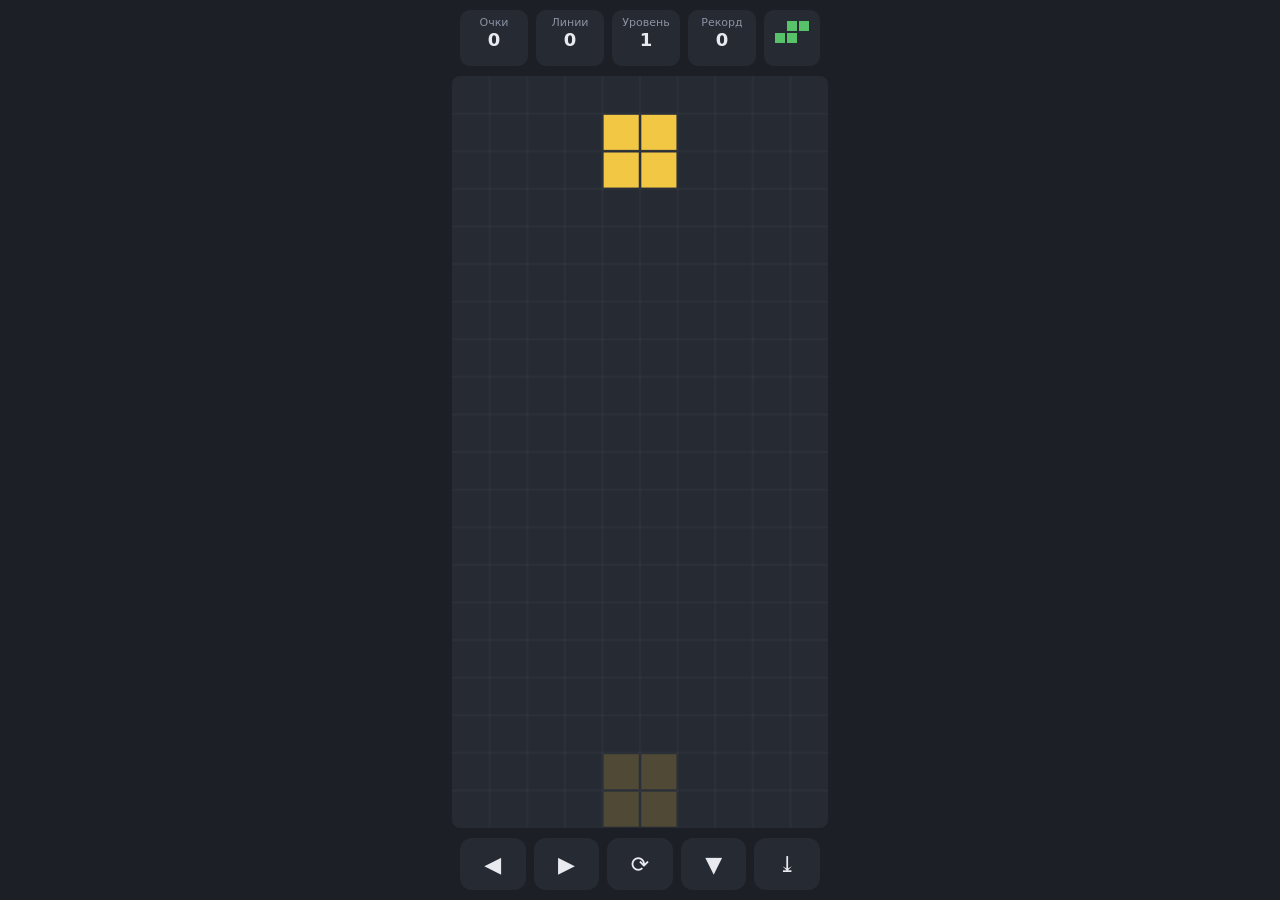
==== index.html @ cec62725 "Add files via upload" ====
<!DOCTYPE html>
<html lang="ru">
<head>
<meta charset="utf-8">
<meta name="viewport" content="width=device-width, initial-scale=1, maximum-scale=1, user-scalable=no, viewport-fit=cover">
<title>Тетрис</title>
<script src="https://telegram.org/js/telegram-web-app.js"></script>
<style>
  :root {
    --bg: var(--tg-theme-bg-color, #1c1f26);
    --text: var(--tg-theme-text-color, #e8eaf0);
    --hint: var(--tg-theme-hint-color, #8b92a3);
    --panel: var(--tg-theme-secondary-bg-color, #262a33);
    --accent: var(--tg-theme-button-color, #4c9aff);
    --accent-text: var(--tg-theme-button-text-color, #fff);
  }
  * { box-sizing: border-box; -webkit-tap-highlight-color: transparent; user-select: none; touch-action: manipulation; }
  html, body { margin: 0; height: 100%; background: var(--bg); color: var(--text);
    font-family: system-ui, -apple-system, "Segoe UI", Roboto, sans-serif; overflow: hidden; }
  #app { height: 100%; display: flex; flex-direction: column; align-items: center; gap: 10px;
    padding: 10px 12px calc(10px + env(safe-area-inset-bottom)); }
  #stats { display: flex; gap: 8px; width: 100%; max-width: 360px; align-items: stretch; }
  .stat { flex: 1; background: var(--panel); border-radius: 10px; padding: 6px 8px; text-align: center; }
  .stat small { display: block; color: var(--hint); font-size: 11px; }
  .stat b { font-size: 18px; font-variant-numeric: tabular-nums; }
  #next { background: var(--panel); border-radius: 10px; width: 56px; height: 56px; }
  #stage { position: relative; flex: 1; min-height: 0; width: 100%; display: flex; justify-content: center; }
  #board { height: 100%; max-width: 100%; aspect-ratio: 1 / 2; background: var(--panel); border-radius: 8px; }
  #over { position: absolute; inset: 0; margin: auto; height: fit-content; width: 220px; padding: 18px;
    background: var(--bg); border: 1px solid var(--hint); border-radius: 14px; text-align: center; display: none; }
  #over h2 { margin: 0 0 6px; font-size: 20px; }
  #over p { margin: 0 0 14px; color: var(--hint); }
  button { font: inherit; border: 0; cursor: pointer; }
  #restart { background: var(--accent); color: var(--accent-text); padding: 10px 18px; border-radius: 10px; }
  #pad { display: grid; grid-template-columns: repeat(5, 1fr); gap: 8px; width: 100%; max-width: 360px; }
  #pad button { background: var(--panel); color: var(--text); height: 52px; border-radius: 12px; font-size: 22px; }
  #pad button:active { background: var(--accent); color: var(--accent-text); }
</style>
</head>
<body>
<div id="app">
  <div id="stats">
    <div class="stat"><small>Очки</small><b id="score">0</b></div>
    <div class="stat"><small>Линии</small><b id="lines">0</b></div>
    <div class="stat"><small>Уровень</small><b id="level">1</b></div>
    <div class="stat"><small>Рекорд</small><b id="best">0</b></div>
    <canvas id="next" width="56" height="56"></canvas>
  </div>
  <div id="stage">
    <canvas id="board" width="300" height="600"></canvas>
    <div id="over">
      <h2>Игра окончена</h2>
      <p id="final"></p>
      <button id="restart">Играть снова</button>
    </div>
  </div>
  <div id="pad">
    <button data-act="left" aria-label="Влево">◀</button>
    <button data-act="right" aria-label="Вправо">▶</button>
    <button data-act="rotate" aria-label="Повернуть">⟳</button>
    <button data-act="down" aria-label="Вниз">▼</button>
    <button data-act="drop" aria-label="Сбросить">⤓</button>
  </div>
</div>

<script>
const tg = window.Telegram && Telegram.WebApp;
if (tg) { tg.ready(); tg.expand(); try { tg.disableVerticalSwipes(); } catch (e) {} }
const buzz = (t) => { try { tg.HapticFeedback.impactOccurred(t || 'light'); } catch (e) {} };

const COLS = 10, ROWS = 20, CELL = 30;
const SHAPES = {
  I: [[0,0,0,0],[1,1,1,1],[0,0,0,0],[0,0,0,0]],
  O: [[1,1],[1,1]],
  T: [[0,1,0],[1,1,1],[0,0,0]],
  S: [[0,1,1],[1,1,0],[0,0,0]],
  Z: [[1,1,0],[0,1,1],[0,0,0]],
  J: [[1,0,0],[1,1,1],[0,0,0]],
  L: [[0,0,1],[1,1,1],[0,0,0]],
};
const COLORS = { I:'#3ec9d6', O:'#f2c744', T:'#a66cdb', S:'#58c26a', Z:'#e5584f', J:'#4c7fe0', L:'#f08a3c' };
const KEYS = Object.keys(SHAPES);

const ctx = document.getElementById('board').getContext('2d');
const nctx = document.getElementById('next').getContext('2d');
const $ = (id) => document.getElementById(id);

let grid, piece, nextKey, bag, score, lines, level, over, last, acc, best;
try { best = +localStorage.getItem('tetris-best') || 0; } catch (e) { best = 0; }

function draw7() {
  if (!bag || !bag.length) {
    bag = KEYS.slice();
    for (let i = bag.length - 1; i > 0; i--) { const j = Math.floor(Math.random() * (i + 1)); [bag[i], bag[j]] = [bag[j], bag[i]]; }
  }
  return bag.pop();
}
function spawn() {
  const key = nextKey || draw7();
  nextKey = draw7();
  const m = SHAPES[key].map(r => r.slice());
  piece = { key, m, x: Math.floor((COLS - m[0].length) / 2), y: 0 };
  if (hit(piece.m, piece.x, piece.y)) endGame();
  drawNext();
}
function hit(m, px, py) {
  for (let y = 0; y < m.length; y++) for (let x = 0; x < m[y].length; x++) {
    if (!m[y][x]) continue;
    const gx = px + x, gy = py + y;
    if (gx < 0 || gx >= COLS || gy >= ROWS) return true;
    if (gy >= 0 && grid[gy][gx]) return true;
  }
  return false;
}
function move(dx) {
  if (over) return;
  if (!hit(piece.m, piece.x + dx, piece.y)) { piece.x += dx; render(); }
}
function rotate() {
  if (over) return;
  const m = piece.m[0].map((_, i) => piece.m.map(r => r[i]).reverse());
  for (const k of [0, -1, 1, -2, 2]) {
    if (!hit(m, piece.x + k, piece.y)) { piece.m = m; piece.x += k; buzz(); render(); return; }
  }
}
function softDrop() {
  if (over) return;
  if (!hit(piece.m, piece.x, piece.y + 1)) { piece.y++; score += 1; updateHud(); render(); }
  else lock();
  acc = 0;
}
function hardDrop() {
  if (over) return;
  let d = 0;
  while (!hit(piece.m, piece.x, piece.y + 1)) { piece.y++; d++; }
  score += d * 2; buzz('medium'); lock();
}
function lock() {
  piece.m.forEach((row, y) => row.forEach((v, x) => {
    if (v && piece.y + y >= 0) grid[piece.y + y][piece.x + x] = piece.key;
  }));
  let cleared = 0;
  for (let y = ROWS - 1; y >= 0; y--) {
    if (grid[y].every(Boolean)) { grid.splice(y, 1); grid.unshift(Array(COLS).fill(null)); cleared++; y++; }
  }
  if (cleared) {
    score += [0, 100, 300, 500, 800][cleared] * level;
    lines += cleared;
    level = 1 + Math.floor(lines / 10);
    buzz('heavy');
  }
  updateHud();
  spawn();
  render();
}
function ghostY() {
  let y = piece.y;
  while (!hit(piece.m, piece.x, y + 1)) y++;
  return y;
}

function cell(c, x, y, color, size, alpha) {
  c.globalAlpha = alpha || 1;
  c.fillStyle = color;
  c.fillRect(x * size + 1, y * size + 1, size - 2, size - 2);
  c.globalAlpha = 1;
}
function render() {
  ctx.clearRect(0, 0, COLS * CELL, ROWS * CELL);
  ctx.strokeStyle = 'rgba(128,128,128,.12)';
  ctx.lineWidth = 1;
  for (let x = 1; x < COLS; x++) { ctx.beginPath(); ctx.moveTo(x * CELL, 0); ctx.lineTo(x * CELL, ROWS * CELL); ctx.stroke(); }
  for (let y = 1; y < ROWS; y++) { ctx.beginPath(); ctx.moveTo(0, y * CELL); ctx.lineTo(COLS * CELL, y * CELL); ctx.stroke(); }
  grid.forEach((row, y) => row.forEach((k, x) => { if (k) cell(ctx, x, y, COLORS[k], CELL); }));
  if (!over && piece) {
    const gy = ghostY();
    piece.m.forEach((row, y) => row.forEach((v, x) => { if (v) cell(ctx, piece.x + x, gy + y, COLORS[piece.key], CELL, 0.2); }));
    piece.m.forEach((row, y) => row.forEach((v, x) => { if (v) cell(ctx, piece.x + x, piece.y + y, COLORS[piece.key], CELL); }));
  }
}
function drawNext() {
  nctx.clearRect(0, 0, 56, 56);
  const m = SHAPES[nextKey], s = 12;
  const ox = (56 - m[0].length * s) / 2, oy = (56 - m.length * s) / 2;
  m.forEach((row, y) => row.forEach((v, x) => {
    if (v) { nctx.fillStyle = COLORS[nextKey]; nctx.fillRect(ox + x * s + 1, oy + y * s + 1, s - 2, s - 2); }
  }));
}
function updateHud() {
  if (score > best) { best = score; try { localStorage.setItem('tetris-best', best); } catch (e) {} }
  $('score').textContent = score; $('lines').textContent = lines;
  $('level').textContent = level; $('best').textContent = best;
}
function endGame() {
  over = true;
  $('final').textContent = 'Очки: ' + score;
  $('over').style.display = 'block';
  try { tg.HapticFeedback.notificationOccurred('error'); } catch (e) {}
}
function start() {
  grid = Array.from({ length: ROWS }, () => Array(COLS).fill(null));
  score = 0; lines = 0; level = 1; over = false; acc = 0; last = performance.now();
  bag = null; nextKey = null;
  $('over').style.display = 'none';
  spawn(); updateHud(); render();
}
function loop(t) {
  if (!over) {
    acc += t - last;
    const interval = Math.max(90, 800 - (level - 1) * 70);
    if (acc > interval) softDropAuto();
  }
  last = t;
  requestAnimationFrame(loop);
}
function softDropAuto() {
  acc = 0;
  if (!hit(piece.m, piece.x, piece.y + 1)) { piece.y++; render(); } else lock();
}

// Управление
const ACTIONS = { left: () => move(-1), right: () => move(1), rotate, down: softDrop, drop: hardDrop };
const REPEAT = { left: 1, right: 1, down: 1 };
document.querySelectorAll('#pad button').forEach(btn => {
  const act = btn.dataset.act;
  let timer, rep;
  const stop = () => { clearTimeout(timer); clearInterval(rep); };
  btn.addEventListener('pointerdown', (e) => {
    e.preventDefault(); ACTIONS[act](); buzz('light');
    if (REPEAT[act]) timer = setTimeout(() => { rep = setInterval(ACTIONS[act], 70); }, 180);
  });
  ['pointerup', 'pointerleave', 'pointercancel'].forEach(ev => btn.addEventListener(ev, stop));
});
document.addEventListener('keydown', (e) => {
  const map = { ArrowLeft: 'left', ArrowRight: 'right', ArrowUp: 'rotate', ArrowDown: 'down', ' ': 'drop' };
  if (map[e.key]) { e.preventDefault(); ACTIONS[map[e.key]](); }
});
$('restart').addEventListener('click', start);

start();
requestAnimationFrame(loop);
</script>
</body>
</html>
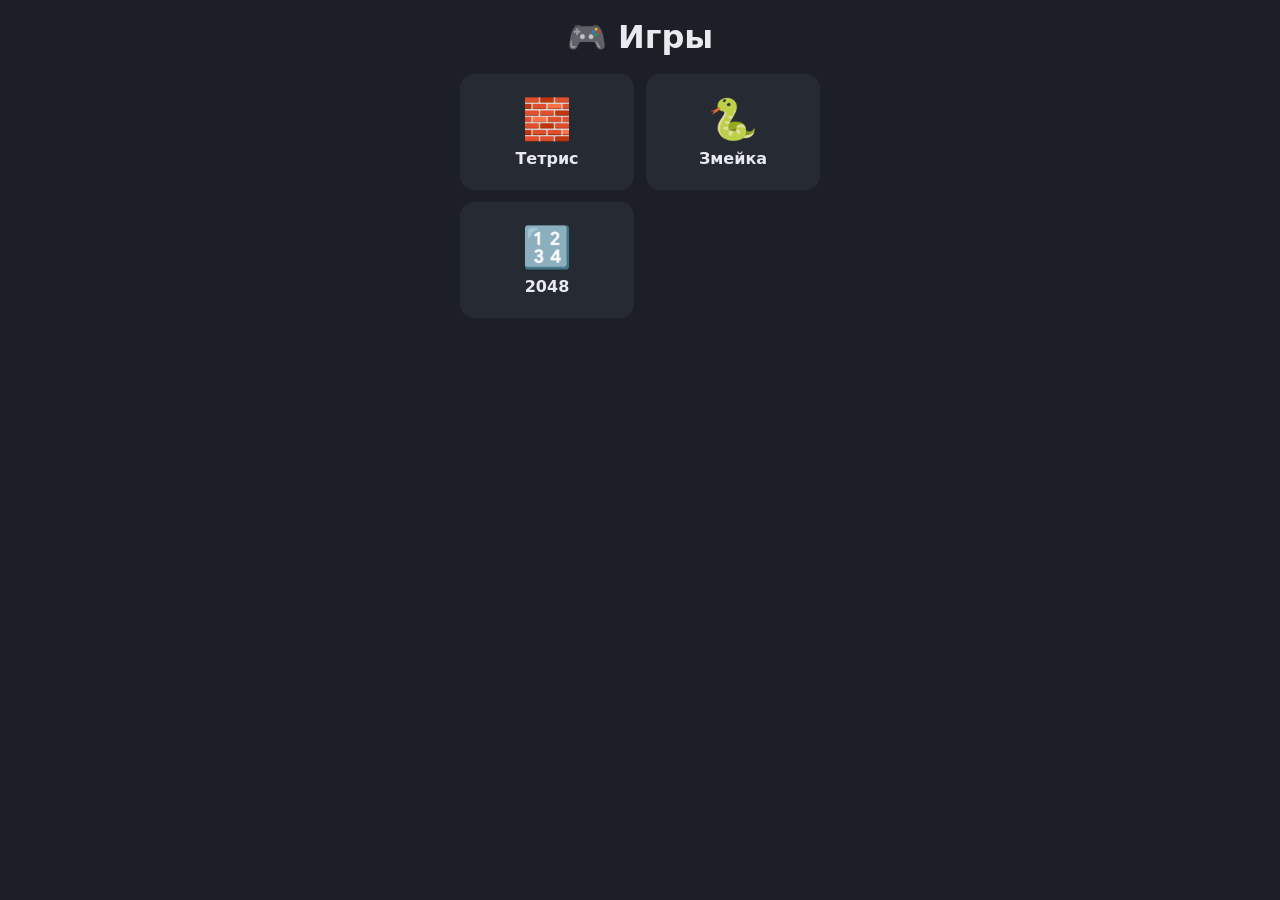
==== commit 28a88ad4: "Add files via upload" ====
--- a/index.html
+++ b/index.html
@@ -1,244 +1 @@
-<!DOCTYPE html>
-<html lang="ru">
-<head>
-<meta charset="utf-8">
-<meta name="viewport" content="width=device-width, initial-scale=1, maximum-scale=1, user-scalable=no, viewport-fit=cover">
-<title>Тетрис</title>
-<script src="https://telegram.org/js/telegram-web-app.js"></script>
-<style>
-  :root {
-    --bg: var(--tg-theme-bg-color, #1c1f26);
-    --text: var(--tg-theme-text-color, #e8eaf0);
-    --hint: var(--tg-theme-hint-color, #8b92a3);
-    --panel: var(--tg-theme-secondary-bg-color, #262a33);
-    --accent: var(--tg-theme-button-color, #4c9aff);
-    --accent-text: var(--tg-theme-button-text-color, #fff);
-  }
-  * { box-sizing: border-box; -webkit-tap-highlight-color: transparent; user-select: none; touch-action: manipulation; }
-  html, body { margin: 0; height: 100%; background: var(--bg); color: var(--text);
-    font-family: system-ui, -apple-system, "Segoe UI", Roboto, sans-serif; overflow: hidden; }
-  #app { height: 100%; display: flex; flex-direction: column; align-items: center; gap: 10px;
-    padding: 10px 12px calc(10px + env(safe-area-inset-bottom)); }
-  #stats { display: flex; gap: 8px; width: 100%; max-width: 360px; align-items: stretch; }
-  .stat { flex: 1; background: var(--panel); border-radius: 10px; padding: 6px 8px; text-align: center; }
-  .stat small { display: block; color: var(--hint); font-size: 11px; }
-  .stat b { font-size: 18px; font-variant-numeric: tabular-nums; }
-  #next { background: var(--panel); border-radius: 10px; width: 56px; height: 56px; }
-  #stage { position: relative; flex: 1; min-height: 0; width: 100%; display: flex; justify-content: center; }
-  #board { height: 100%; max-width: 100%; aspect-ratio: 1 / 2; background: var(--panel); border-radius: 8px; }
-  #over { position: absolute; inset: 0; margin: auto; height: fit-content; width: 220px; padding: 18px;
-    background: var(--bg); border: 1px solid var(--hint); border-radius: 14px; text-align: center; display: none; }
-  #over h2 { margin: 0 0 6px; font-size: 20px; }
-  #over p { margin: 0 0 14px; color: var(--hint); }
-  button { font: inherit; border: 0; cursor: pointer; }
-  #restart { background: var(--accent); color: var(--accent-text); padding: 10px 18px; border-radius: 10px; }
-  #pad { display: grid; grid-template-columns: repeat(5, 1fr); gap: 8px; width: 100%; max-width: 360px; }
-  #pad button { background: var(--panel); color: var(--text); height: 52px; border-radius: 12px; font-size: 22px; }
-  #pad button:active { background: var(--accent); color: var(--accent-text); }
-</style>
-</head>
-<body>
-<div id="app">
-  <div id="stats">
-    <div class="stat"><small>Очки</small><b id="score">0</b></div>
-    <div class="stat"><small>Линии</small><b id="lines">0</b></div>
-    <div class="stat"><small>Уровень</small><b id="level">1</b></div>
-    <div class="stat"><small>Рекорд</small><b id="best">0</b></div>
-    <canvas id="next" width="56" height="56"></canvas>
-  </div>
-  <div id="stage">
-    <canvas id="board" width="300" height="600"></canvas>
-    <div id="over">
-      <h2>Игра окончена</h2>
-      <p id="final"></p>
-      <button id="restart">Играть снова</button>
-    </div>
-  </div>
-  <div id="pad">
-    <button data-act="left" aria-label="Влево">◀</button>
-    <button data-act="right" aria-label="Вправо">▶</button>
-    <button data-act="rotate" aria-label="Повернуть">⟳</button>
-    <button data-act="down" aria-label="Вниз">▼</button>
-    <button data-act="drop" aria-label="Сбросить">⤓</button>
-  </div>
-</div>
-
-<script>
-const tg = window.Telegram && Telegram.WebApp;
-if (tg) { tg.ready(); tg.expand(); try { tg.disableVerticalSwipes(); } catch (e) {} }
-const buzz = (t) => { try { tg.HapticFeedback.impactOccurred(t || 'light'); } catch (e) {} };
-
-const COLS = 10, ROWS = 20, CELL = 30;
-const SHAPES = {
-  I: [[0,0,0,0],[1,1,1,1],[0,0,0,0],[0,0,0,0]],
-  O: [[1,1],[1,1]],
-  T: [[0,1,0],[1,1,1],[0,0,0]],
-  S: [[0,1,1],[1,1,0],[0,0,0]],
-  Z: [[1,1,0],[0,1,1],[0,0,0]],
-  J: [[1,0,0],[1,1,1],[0,0,0]],
-  L: [[0,0,1],[1,1,1],[0,0,0]],
-};
-const COLORS = { I:'#3ec9d6', O:'#f2c744', T:'#a66cdb', S:'#58c26a', Z:'#e5584f', J:'#4c7fe0', L:'#f08a3c' };
-const KEYS = Object.keys(SHAPES);
-
-const ctx = document.getElementById('board').getContext('2d');
-const nctx = document.getElementById('next').getContext('2d');
-const $ = (id) => document.getElementById(id);
-
-let grid, piece, nextKey, bag, score, lines, level, over, last, acc, best;
-try { best = +localStorage.getItem('tetris-best') || 0; } catch (e) { best = 0; }
-
-function draw7() {
-  if (!bag || !bag.length) {
-    bag = KEYS.slice();
-    for (let i = bag.length - 1; i > 0; i--) { const j = Math.floor(Math.random() * (i + 1)); [bag[i], bag[j]] = [bag[j], bag[i]]; }
-  }
-  return bag.pop();
-}
-function spawn() {
-  const key = nextKey || draw7();
-  nextKey = draw7();
-  const m = SHAPES[key].map(r => r.slice());
-  piece = { key, m, x: Math.floor((COLS - m[0].length) / 2), y: 0 };
-  if (hit(piece.m, piece.x, piece.y)) endGame();
-  drawNext();
-}
-function hit(m, px, py) {
-  for (let y = 0; y < m.length; y++) for (let x = 0; x < m[y].length; x++) {
-    if (!m[y][x]) continue;
-    const gx = px + x, gy = py + y;
-    if (gx < 0 || gx >= COLS || gy >= ROWS) return true;
-    if (gy >= 0 && grid[gy][gx]) return true;
-  }
-  return false;
-}
-function move(dx) {
-  if (over) return;
-  if (!hit(piece.m, piece.x + dx, piece.y)) { piece.x += dx; render(); }
-}
-function rotate() {
-  if (over) return;
-  const m = piece.m[0].map((_, i) => piece.m.map(r => r[i]).reverse());
-  for (const k of [0, -1, 1, -2, 2]) {
-    if (!hit(m, piece.x + k, piece.y)) { piece.m = m; piece.x += k; buzz(); render(); return; }
-  }
-}
-function softDrop() {
-  if (over) return;
-  if (!hit(piece.m, piece.x, piece.y + 1)) { piece.y++; score += 1; updateHud(); render(); }
-  else lock();
-  acc = 0;
-}
-function hardDrop() {
-  if (over) return;
-  let d = 0;
-  while (!hit(piece.m, piece.x, piece.y + 1)) { piece.y++; d++; }
-  score += d * 2; buzz('medium'); lock();
-}
-function lock() {
-  piece.m.forEach((row, y) => row.forEach((v, x) => {
-    if (v && piece.y + y >= 0) grid[piece.y + y][piece.x + x] = piece.key;
-  }));
-  let cleared = 0;
-  for (let y = ROWS - 1; y >= 0; y--) {
-    if (grid[y].every(Boolean)) { grid.splice(y, 1); grid.unshift(Array(COLS).fill(null)); cleared++; y++; }
-  }
-  if (cleared) {
-    score += [0, 100, 300, 500, 800][cleared] * level;
-    lines += cleared;
-    level = 1 + Math.floor(lines / 10);
-    buzz('heavy');
-  }
-  updateHud();
-  spawn();
-  render();
-}
-function ghostY() {
-  let y = piece.y;
-  while (!hit(piece.m, piece.x, y + 1)) y++;
-  return y;
-}
-
-function cell(c, x, y, color, size, alpha) {
-  c.globalAlpha = alpha || 1;
-  c.fillStyle = color;
-  c.fillRect(x * size + 1, y * size + 1, size - 2, size - 2);
-  c.globalAlpha = 1;
-}
-function render() {
-  ctx.clearRect(0, 0, COLS * CELL, ROWS * CELL);
-  ctx.strokeStyle = 'rgba(128,128,128,.12)';
-  ctx.lineWidth = 1;
-  for (let x = 1; x < COLS; x++) { ctx.beginPath(); ctx.moveTo(x * CELL, 0); ctx.lineTo(x * CELL, ROWS * CELL); ctx.stroke(); }
-  for (let y = 1; y < ROWS; y++) { ctx.beginPath(); ctx.moveTo(0, y * CELL); ctx.lineTo(COLS * CELL, y * CELL); ctx.stroke(); }
-  grid.forEach((row, y) => row.forEach((k, x) => { if (k) cell(ctx, x, y, COLORS[k], CELL); }));
-  if (!over && piece) {
-    const gy = ghostY();
-    piece.m.forEach((row, y) => row.forEach((v, x) => { if (v) cell(ctx, piece.x + x, gy + y, COLORS[piece.key], CELL, 0.2); }));
-    piece.m.forEach((row, y) => row.forEach((v, x) => { if (v) cell(ctx, piece.x + x, piece.y + y, COLORS[piece.key], CELL); }));
-  }
-}
-function drawNext() {
-  nctx.clearRect(0, 0, 56, 56);
-  const m = SHAPES[nextKey], s = 12;
-  const ox = (56 - m[0].length * s) / 2, oy = (56 - m.length * s) / 2;
-  m.forEach((row, y) => row.forEach((v, x) => {
-    if (v) { nctx.fillStyle = COLORS[nextKey]; nctx.fillRect(ox + x * s + 1, oy + y * s + 1, s - 2, s - 2); }
-  }));
-}
-function updateHud() {
-  if (score > best) { best = score; try { localStorage.setItem('tetris-best', best); } catch (e) {} }
-  $('score').textContent = score; $('lines').textContent = lines;
-  $('level').textContent = level; $('best').textContent = best;
-}
-function endGame() {
-  over = true;
-  $('final').textContent = 'Очки: ' + score;
-  $('over').style.display = 'block';
-  try { tg.HapticFeedback.notificationOccurred('error'); } catch (e) {}
-}
-function start() {
-  grid = Array.from({ length: ROWS }, () => Array(COLS).fill(null));
-  score = 0; lines = 0; level = 1; over = false; acc = 0; last = performance.now();
-  bag = null; nextKey = null;
-  $('over').style.display = 'none';
-  spawn(); updateHud(); render();
-}
-function loop(t) {
-  if (!over) {
-    acc += t - last;
-    const interval = Math.max(90, 800 - (level - 1) * 70);
-    if (acc > interval) softDropAuto();
-  }
-  last = t;
-  requestAnimationFrame(loop);
-}
-function softDropAuto() {
-  acc = 0;
-  if (!hit(piece.m, piece.x, piece.y + 1)) { piece.y++; render(); } else lock();
-}
-
-// Управление
-const ACTIONS = { left: () => move(-1), right: () => move(1), rotate, down: softDrop, drop: hardDrop };
-const REPEAT = { left: 1, right: 1, down: 1 };
-document.querySelectorAll('#pad button').forEach(btn => {
-  const act = btn.dataset.act;
-  let timer, rep;
-  const stop = () => { clearTimeout(timer); clearInterval(rep); };
-  btn.addEventListener('pointerdown', (e) => {
-    e.preventDefault(); ACTIONS[act](); buzz('light');
-    if (REPEAT[act]) timer = setTimeout(() => { rep = setInterval(ACTIONS[act], 70); }, 180);
-  });
-  ['pointerup', 'pointerleave', 'pointercancel'].forEach(ev => btn.addEventListener(ev, stop));
-});
-document.addEventListener('keydown', (e) => {
-  const map = { ArrowLeft: 'left', ArrowRight: 'right', ArrowUp: 'rotate', ArrowDown: 'down', ' ': 'drop' };
-  if (map[e.key]) { e.preventDefault(); ACTIONS[map[e.key]](); }
-});
-$('restart').addEventListener('click', start);
-
-start();
-requestAnimationFrame(loop);
-</script>
-</body>
-</html>
+<!DOCTYPE html><html lang="ru"><head><meta charset="utf-8"><meta name="viewport" content="width=device-width,initial-scale=1,maximum-scale=1,user-scalable=no,viewport-fit=cover"><script src="https://telegram.org/js/telegram-web-app.js"></script><link rel="stylesheet" href="common.css"><title>Игры</title><style>h1{margin:8px 0}.grid{display:grid;grid-template-columns:1fr 1fr;gap:12px;width:100%;max-width:360px}.card{background:var(--panel);color:var(--text);text-decoration:none;border-radius:14px;padding:22px 10px;text-align:center;font-weight:600}.card span{display:block;font-size:40px;margin-bottom:6px}.card:active{background:var(--accent);color:var(--on)}</style></head><body><h1>🎮 Игры</h1><div class="grid"><a class="card" href="tetris.html"><span>🧱</span>Тетрис</a><a class="card" href="snake.html"><span>🐍</span>Змейка</a><a class="card" href="2048.html"><span>🔢</span>2048</a></div><script>window.IS_HUB=1</script><script src="common.js"></script></body></html>
--- a/common.css
+++ b/common.css
@@ -0,0 +1,12 @@
+:root{--bg:var(--tg-theme-bg-color,#1c1f26);--text:var(--tg-theme-text-color,#e8eaf0);--hint:var(--tg-theme-hint-color,#8b92a3);--panel:var(--tg-theme-secondary-bg-color,#262a33);--accent:var(--tg-theme-button-color,#4c9aff);--on:var(--tg-theme-button-text-color,#fff)}
+*{box-sizing:border-box;-webkit-tap-highlight-color:transparent;user-select:none;touch-action:manipulation}
+html,body{margin:0;min-height:100%;background:var(--bg);color:var(--text);font-family:system-ui,-apple-system,"Segoe UI",sans-serif}
+body{display:flex;flex-direction:column;align-items:center;gap:10px;padding:10px 12px calc(10px + env(safe-area-inset-bottom))}
+a.back{align-self:flex-start;color:var(--hint);text-decoration:none;font-size:14px}
+.bar{display:flex;gap:8px;width:100%;max-width:360px}
+.stat{flex:1;background:var(--panel);border-radius:10px;padding:6px;text-align:center;font-size:12px;color:var(--hint)}
+.stat b{display:block;font-size:18px;color:var(--text)}
+button{font:inherit;border:0;cursor:pointer;background:var(--accent);color:var(--on);border-radius:10px;padding:10px 16px}
+.pad{display:grid;grid-template-columns:repeat(3,1fr);gap:8px;width:100%;max-width:240px}
+.pad button{background:var(--panel);color:var(--text);height:52px;font-size:22px;padding:0}
+.pad button:active{background:var(--accent);color:var(--on)}
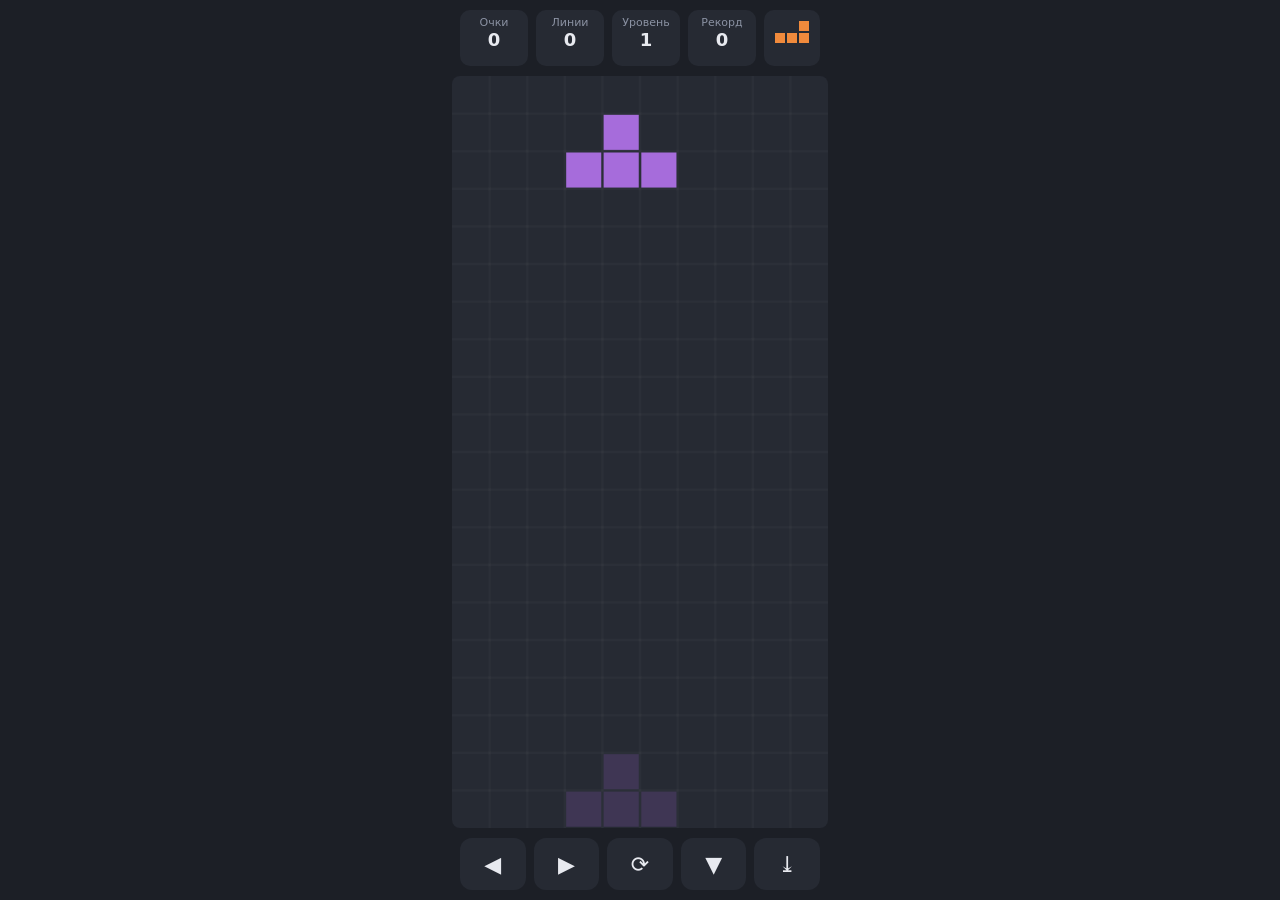
==== commit 15c4e725: "Add files via upload" ====
--- a/index.html
+++ b/index.html
@@ -1 +1,244 @@
-<!DOCTYPE html><html lang="ru"><head><meta charset="utf-8"><meta name="viewport" content="width=device-width,initial-scale=1,maximum-scale=1,user-scalable=no,viewport-fit=cover"><script src="https://telegram.org/js/telegram-web-app.js"></script><link rel="stylesheet" href="common.css"><title>Игры</title><style>h1{margin:8px 0}.grid{display:grid;grid-template-columns:1fr 1fr;gap:12px;width:100%;max-width:360px}.card{background:var(--panel);color:var(--text);text-decoration:none;border-radius:14px;padding:22px 10px;text-align:center;font-weight:600}.card span{display:block;font-size:40px;margin-bottom:6px}.card:active{background:var(--accent);color:var(--on)}</style></head><body><h1>🎮 Игры</h1><div class="grid"><a class="card" href="tetris.html"><span>🧱</span>Тетрис</a><a class="card" href="snake.html"><span>🐍</span>Змейка</a><a class="card" href="2048.html"><span>🔢</span>2048</a></div><script>window.IS_HUB=1</script><script src="common.js"></script></body></html>
+<!DOCTYPE html>
+<html lang="ru">
+<head>
+<meta charset="utf-8">
+<meta name="viewport" content="width=device-width, initial-scale=1, maximum-scale=1, user-scalable=no, viewport-fit=cover">
+<title>Тетрис</title>
+<script src="https://telegram.org/js/telegram-web-app.js"></script>
+<style>
+  :root {
+    --bg: var(--tg-theme-bg-color, #1c1f26);
+    --text: var(--tg-theme-text-color, #e8eaf0);
+    --hint: var(--tg-theme-hint-color, #8b92a3);
+    --panel: var(--tg-theme-secondary-bg-color, #262a33);
+    --accent: var(--tg-theme-button-color, #4c9aff);
+    --accent-text: var(--tg-theme-button-text-color, #fff);
+  }
+  * { box-sizing: border-box; -webkit-tap-highlight-color: transparent; user-select: none; touch-action: manipulation; }
+  html, body { margin: 0; height: 100%; background: var(--bg); color: var(--text);
+    font-family: system-ui, -apple-system, "Segoe UI", Roboto, sans-serif; overflow: hidden; }
+  #app { height: 100%; display: flex; flex-direction: column; align-items: center; gap: 10px;
+    padding: 10px 12px calc(10px + env(safe-area-inset-bottom)); }
+  #stats { display: flex; gap: 8px; width: 100%; max-width: 360px; align-items: stretch; }
+  .stat { flex: 1; background: var(--panel); border-radius: 10px; padding: 6px 8px; text-align: center; }
+  .stat small { display: block; color: var(--hint); font-size: 11px; }
+  .stat b { font-size: 18px; font-variant-numeric: tabular-nums; }
+  #next { background: var(--panel); border-radius: 10px; width: 56px; height: 56px; }
+  #stage { position: relative; flex: 1; min-height: 0; width: 100%; display: flex; justify-content: center; }
+  #board { height: 100%; max-width: 100%; aspect-ratio: 1 / 2; background: var(--panel); border-radius: 8px; }
+  #over { position: absolute; inset: 0; margin: auto; height: fit-content; width: 220px; padding: 18px;
+    background: var(--bg); border: 1px solid var(--hint); border-radius: 14px; text-align: center; display: none; }
+  #over h2 { margin: 0 0 6px; font-size: 20px; }
+  #over p { margin: 0 0 14px; color: var(--hint); }
+  button { font: inherit; border: 0; cursor: pointer; }
+  #restart { background: var(--accent); color: var(--accent-text); padding: 10px 18px; border-radius: 10px; }
+  #pad { display: grid; grid-template-columns: repeat(5, 1fr); gap: 8px; width: 100%; max-width: 360px; }
+  #pad button { background: var(--panel); color: var(--text); height: 52px; border-radius: 12px; font-size: 22px; }
+  #pad button:active { background: var(--accent); color: var(--accent-text); }
+</style>
+</head>
+<body>
+<div id="app">
+  <div id="stats">
+    <div class="stat"><small>Очки</small><b id="score">0</b></div>
+    <div class="stat"><small>Линии</small><b id="lines">0</b></div>
+    <div class="stat"><small>Уровень</small><b id="level">1</b></div>
+    <div class="stat"><small>Рекорд</small><b id="best">0</b></div>
+    <canvas id="next" width="56" height="56"></canvas>
+  </div>
+  <div id="stage">
+    <canvas id="board" width="300" height="600"></canvas>
+    <div id="over">
+      <h2>Игра окончена</h2>
+      <p id="final"></p>
+      <button id="restart">Играть снова</button>
+    </div>
+  </div>
+  <div id="pad">
+    <button data-act="left" aria-label="Влево">◀</button>
+    <button data-act="right" aria-label="Вправо">▶</button>
+    <button data-act="rotate" aria-label="Повернуть">⟳</button>
+    <button data-act="down" aria-label="Вниз">▼</button>
+    <button data-act="drop" aria-label="Сбросить">⤓</button>
+  </div>
+</div>
+
+<script>
+const tg = window.Telegram && Telegram.WebApp;
+if (tg) { tg.ready(); tg.expand(); try { tg.disableVerticalSwipes(); } catch (e) {} }
+const buzz = (t) => { try { tg.HapticFeedback.impactOccurred(t || 'light'); } catch (e) {} };
+
+const COLS = 10, ROWS = 20, CELL = 30;
+const SHAPES = {
+  I: [[0,0,0,0],[1,1,1,1],[0,0,0,0],[0,0,0,0]],
+  O: [[1,1],[1,1]],
+  T: [[0,1,0],[1,1,1],[0,0,0]],
+  S: [[0,1,1],[1,1,0],[0,0,0]],
+  Z: [[1,1,0],[0,1,1],[0,0,0]],
+  J: [[1,0,0],[1,1,1],[0,0,0]],
+  L: [[0,0,1],[1,1,1],[0,0,0]],
+};
+const COLORS = { I:'#3ec9d6', O:'#f2c744', T:'#a66cdb', S:'#58c26a', Z:'#e5584f', J:'#4c7fe0', L:'#f08a3c' };
+const KEYS = Object.keys(SHAPES);
+
+const ctx = document.getElementById('board').getContext('2d');
+const nctx = document.getElementById('next').getContext('2d');
+const $ = (id) => document.getElementById(id);
+
+let grid, piece, nextKey, bag, score, lines, level, over, last, acc, best;
+try { best = +localStorage.getItem('tetris-best') || 0; } catch (e) { best = 0; }
+
+function draw7() {
+  if (!bag || !bag.length) {
+    bag = KEYS.slice();
+    for (let i = bag.length - 1; i > 0; i--) { const j = Math.floor(Math.random() * (i + 1)); [bag[i], bag[j]] = [bag[j], bag[i]]; }
+  }
+  return bag.pop();
+}
+function spawn() {
+  const key = nextKey || draw7();
+  nextKey = draw7();
+  const m = SHAPES[key].map(r => r.slice());
+  piece = { key, m, x: Math.floor((COLS - m[0].length) / 2), y: 0 };
+  if (hit(piece.m, piece.x, piece.y)) endGame();
+  drawNext();
+}
+function hit(m, px, py) {
+  for (let y = 0; y < m.length; y++) for (let x = 0; x < m[y].length; x++) {
+    if (!m[y][x]) continue;
+    const gx = px + x, gy = py + y;
+    if (gx < 0 || gx >= COLS || gy >= ROWS) return true;
+    if (gy >= 0 && grid[gy][gx]) return true;
+  }
+  return false;
+}
+function move(dx) {
+  if (over) return;
+  if (!hit(piece.m, piece.x + dx, piece.y)) { piece.x += dx; render(); }
+}
+function rotate() {
+  if (over) return;
+  const m = piece.m[0].map((_, i) => piece.m.map(r => r[i]).reverse());
+  for (const k of [0, -1, 1, -2, 2]) {
+    if (!hit(m, piece.x + k, piece.y)) { piece.m = m; piece.x += k; buzz(); render(); return; }
+  }
+}
+function softDrop() {
+  if (over) return;
+  if (!hit(piece.m, piece.x, piece.y + 1)) { piece.y++; score += 1; updateHud(); render(); }
+  else lock();
+  acc = 0;
+}
+function hardDrop() {
+  if (over) return;
+  let d = 0;
+  while (!hit(piece.m, piece.x, piece.y + 1)) { piece.y++; d++; }
+  score += d * 2; buzz('medium'); lock();
+}
+function lock() {
+  piece.m.forEach((row, y) => row.forEach((v, x) => {
+    if (v && piece.y + y >= 0) grid[piece.y + y][piece.x + x] = piece.key;
+  }));
+  let cleared = 0;
+  for (let y = ROWS - 1; y >= 0; y--) {
+    if (grid[y].every(Boolean)) { grid.splice(y, 1); grid.unshift(Array(COLS).fill(null)); cleared++; y++; }
+  }
+  if (cleared) {
+    score += [0, 100, 300, 500, 800][cleared] * level;
+    lines += cleared;
+    level = 1 + Math.floor(lines / 10);
+    buzz('heavy');
+  }
+  updateHud();
+  spawn();
+  render();
+}
+function ghostY() {
+  let y = piece.y;
+  while (!hit(piece.m, piece.x, y + 1)) y++;
+  return y;
+}
+
+function cell(c, x, y, color, size, alpha) {
+  c.globalAlpha = alpha || 1;
+  c.fillStyle = color;
+  c.fillRect(x * size + 1, y * size + 1, size - 2, size - 2);
+  c.globalAlpha = 1;
+}
+function render() {
+  ctx.clearRect(0, 0, COLS * CELL, ROWS * CELL);
+  ctx.strokeStyle = 'rgba(128,128,128,.12)';
+  ctx.lineWidth = 1;
+  for (let x = 1; x < COLS; x++) { ctx.beginPath(); ctx.moveTo(x * CELL, 0); ctx.lineTo(x * CELL, ROWS * CELL); ctx.stroke(); }
+  for (let y = 1; y < ROWS; y++) { ctx.beginPath(); ctx.moveTo(0, y * CELL); ctx.lineTo(COLS * CELL, y * CELL); ctx.stroke(); }
+  grid.forEach((row, y) => row.forEach((k, x) => { if (k) cell(ctx, x, y, COLORS[k], CELL); }));
+  if (!over && piece) {
+    const gy = ghostY();
+    piece.m.forEach((row, y) => row.forEach((v, x) => { if (v) cell(ctx, piece.x + x, gy + y, COLORS[piece.key], CELL, 0.2); }));
+    piece.m.forEach((row, y) => row.forEach((v, x) => { if (v) cell(ctx, piece.x + x, piece.y + y, COLORS[piece.key], CELL); }));
+  }
+}
+function drawNext() {
+  nctx.clearRect(0, 0, 56, 56);
+  const m = SHAPES[nextKey], s = 12;
+  const ox = (56 - m[0].length * s) / 2, oy = (56 - m.length * s) / 2;
+  m.forEach((row, y) => row.forEach((v, x) => {
+    if (v) { nctx.fillStyle = COLORS[nextKey]; nctx.fillRect(ox + x * s + 1, oy + y * s + 1, s - 2, s - 2); }
+  }));
+}
+function updateHud() {
+  if (score > best) { best = score; try { localStorage.setItem('tetris-best', best); } catch (e) {} }
+  $('score').textContent = score; $('lines').textContent = lines;
+  $('level').textContent = level; $('best').textContent = best;
+}
+function endGame() {
+  over = true;
+  $('final').textContent = 'Очки: ' + score;
+  $('over').style.display = 'block';
+  try { tg.HapticFeedback.notificationOccurred('error'); } catch (e) {}
+}
+function start() {
+  grid = Array.from({ length: ROWS }, () => Array(COLS).fill(null));
+  score = 0; lines = 0; level = 1; over = false; acc = 0; last = performance.now();
+  bag = null; nextKey = null;
+  $('over').style.display = 'none';
+  spawn(); updateHud(); render();
+}
+function loop(t) {
+  if (!over) {
+    acc += t - last;
+    const interval = Math.max(90, 800 - (level - 1) * 70);
+    if (acc > interval) softDropAuto();
+  }
+  last = t;
+  requestAnimationFrame(loop);
+}
+function softDropAuto() {
+  acc = 0;
+  if (!hit(piece.m, piece.x, piece.y + 1)) { piece.y++; render(); } else lock();
+}
+
+// Управление
+const ACTIONS = { left: () => move(-1), right: () => move(1), rotate, down: softDrop, drop: hardDrop };
+const REPEAT = { left: 1, right: 1, down: 1 };
+document.querySelectorAll('#pad button').forEach(btn => {
+  const act = btn.dataset.act;
+  let timer, rep;
+  const stop = () => { clearTimeout(timer); clearInterval(rep); };
+  btn.addEventListener('pointerdown', (e) => {
+    e.preventDefault(); ACTIONS[act](); buzz('light');
+    if (REPEAT[act]) timer = setTimeout(() => { rep = setInterval(ACTIONS[act], 70); }, 180);
+  });
+  ['pointerup', 'pointerleave', 'pointercancel'].forEach(ev => btn.addEventListener(ev, stop));
+});
+document.addEventListener('keydown', (e) => {
+  const map = { ArrowLeft: 'left', ArrowRight: 'right', ArrowUp: 'rotate', ArrowDown: 'down', ' ': 'drop' };
+  if (map[e.key]) { e.preventDefault(); ACTIONS[map[e.key]](); }
+});
+$('restart').addEventListener('click', start);
+
+start();
+requestAnimationFrame(loop);
+</script>
+</body>
+</html>
